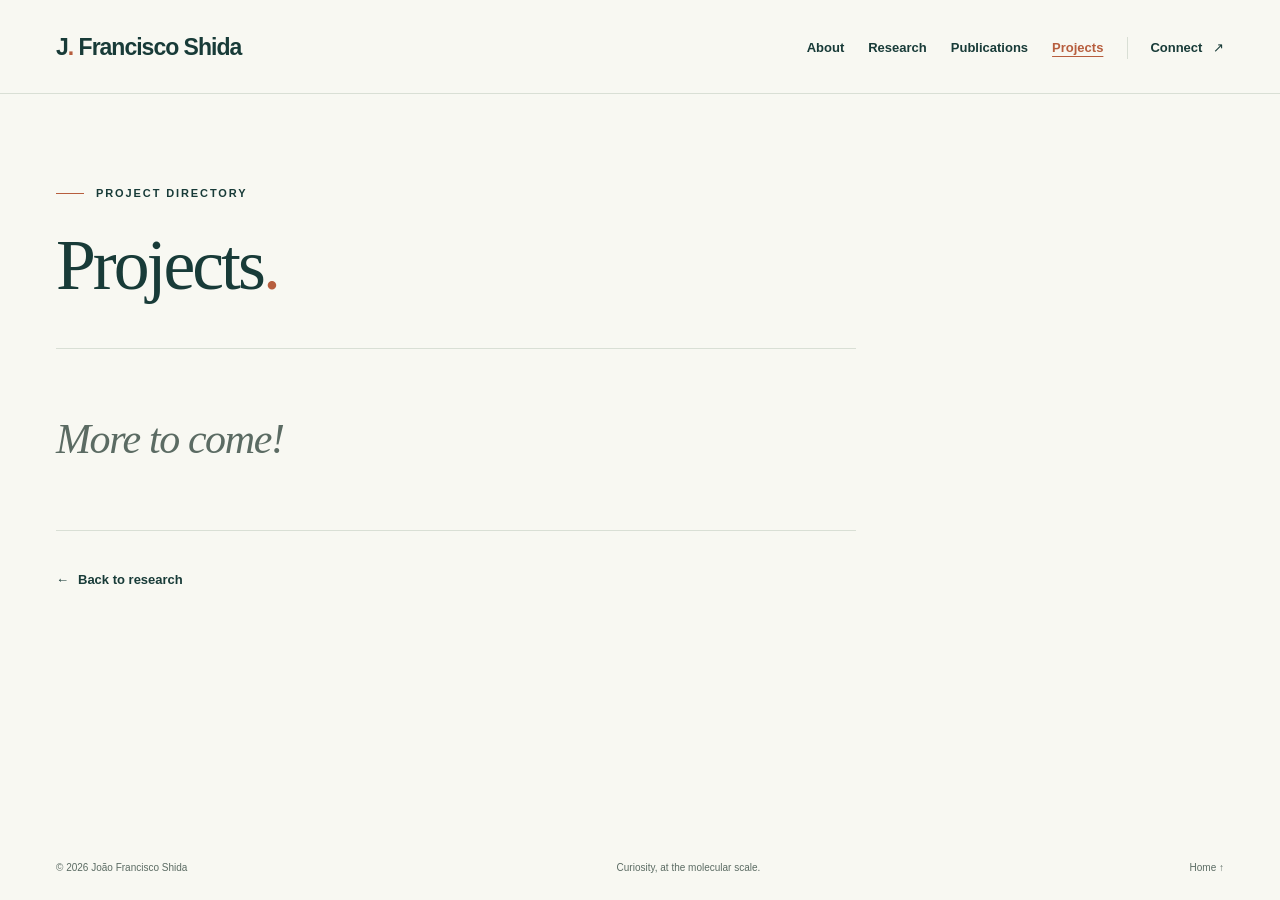
==== projects/index.html @ e2330046 "Constrain media layout and add Projects page" ====
<!doctype html>
<html lang="en">
<head>
  <meta charset="utf-8">
  <meta name="viewport" content="width=device-width, initial-scale=1">
  <title>Projects | João Francisco Shida</title>
  <meta name="description" content="Projects by João Francisco Shida. More to come!">
  <meta name="theme-color" content="#183b38">
  <link rel="canonical" href="https://jfshida.github.io/projects/">
  <link rel="icon" href="../assets/favicon.svg" type="image/svg+xml">
  <link rel="stylesheet" href="../styles.css?v=3">
</head>
<body class="projects-page">
  <a class="skip-link" href="#main">Skip to content</a>
  <header class="site-header">
    <a class="wordmark" href="../" aria-label="João Francisco Shida, home">J<span class="wordmark-dot">.</span> Francisco Shida</a>
    <nav aria-label="Main navigation"><a href="../#about">About</a><a href="../#research">Research</a><a href="../#publications">Publications</a><a href="./" aria-current="page">Projects</a><a href="../#connect" class="nav-connect">Connect <span aria-hidden="true">↗</span></a></nav>
  </header>
  <main id="main" class="projects-main">
    <p class="eyebrow"><span class="small-line"></span> Project directory</p>
    <h1>Projects<span class="name-dot">.</span></h1>
    <section class="projects-empty" aria-labelledby="projects-message">
      <!-- Add links to future project pages here. Each project can have its own subfolder. -->
      <h2 id="projects-message">More to come!</h2>
    </section>
    <a class="text-link" href="../#research"><span aria-hidden="true">←</span> Back to research</a>
  </main>
  <footer><span>© 2026 João Francisco Shida</span><span>Curiosity, at the molecular scale.</span><a href="../">Home ↑</a></footer>
</body>
</html>
---- styles.css ----
:root{--paper:#f8f8f2;--ink:#183b38;--muted:#5b6b63;--line:#d9dfd5;--accent:#b75e3e;--sage:#eef1e7;--serif:Georgia,'Times New Roman',serif;--sans:Inter,'Segoe UI',Arial,sans-serif}
*{box-sizing:border-box}html{scroll-behavior:smooth;scroll-padding-top:92px}body{margin:0;background:var(--paper);color:var(--ink);font-family:var(--sans);font-size:16px;line-height:1.65;-webkit-font-smoothing:antialiased}a{color:inherit;text-underline-offset:4px}button,input,select,textarea{font:inherit}button,a,input,select,textarea{-webkit-tap-highlight-color:transparent}a:focus-visible,button:focus-visible,input:focus-visible,select:focus-visible,textarea:focus-visible{outline:3px solid var(--accent);outline-offset:5px}button{cursor:pointer}button:disabled{cursor:wait}::selection{background:#cee0d1;color:var(--ink)}[hidden]{display:none!important}.sr-only{position:absolute;width:1px;height:1px;padding:0;margin:-1px;overflow:hidden;clip:rect(0,0,0,0);white-space:nowrap;border:0}.skip-link{position:fixed;top:-100px;left:20px;z-index:100;background:var(--ink);color:white;padding:12px 20px}.skip-link:focus{top:12px}
.site-header{width:100%;gap:24px;flex-wrap:wrap;max-width:1280px;margin:auto;padding:29px 56px 26px;display:flex;align-items:center;justify-content:space-between;border-bottom:1px solid var(--line)}.wordmark{flex-shrink:0;font-size:23px;font-weight:650;letter-spacing:-1px;text-decoration:none}.wordmark-dot{color:var(--accent)}nav{display:flex;align-items:center;flex-wrap:wrap;gap:24px;font-size:13px;font-weight:550}nav a{text-decoration:none}nav a:hover{color:var(--accent)}.nav-connect{padding-left:22px;border-left:1px solid var(--line)}.nav-connect span{margin-left:7px}
.hero{max-width:1280px;margin:auto;display:grid;grid-template-columns:minmax(0,1.16fr) minmax(0,1fr);gap:64px;padding:78px 56px 88px;align-items:center}.eyebrow{font-size:11px;text-transform:uppercase;letter-spacing:1.9px;font-weight:600;display:flex;align-items:center;gap:12px;margin:0 0 26px}.small-line{height:1px;width:28px;background:var(--accent)}h1,h2,h3,p{margin-top:0}h1{font-family:var(--serif);font-size:clamp(50px,5.6vw,77px);line-height:1.05;letter-spacing:-3px;font-weight:400;margin-bottom:28px}h1 em,h2 em{font-weight:400}.name-dot{color:var(--accent)}.hero-intro{font-size:23px;line-height:1.35;letter-spacing:-.6px;margin-bottom:17px}.hero-description{max-width:430px;font-size:15px;line-height:1.8;color:var(--muted);margin-bottom:28px}.hero-links{display:flex;align-items:center;gap:25px}.button-primary{display:inline-flex;align-items:center;justify-content:center;gap:28px;background:var(--ink);color:#fff;padding:13px 18px;text-decoration:none;font-size:13px;border:1px solid var(--ink);border-radius:2px}.button-primary:hover{background:#2d5148}.text-link{font-size:13px;font-weight:550;text-decoration:none;display:inline-flex;align-items:center;gap:9px}.text-link:hover{text-decoration:underline}.orcid-icon{background:#a6ce39;color:#183b38;display:inline-flex;width:21px;height:21px;align-items:center;justify-content:center;border-radius:50%;font-size:11px;font-weight:700}.hero-affiliation{margin-top:33px;margin-bottom:0;color:var(--muted);font-size:12px;line-height:1.8}.hero-affiliation a{text-decoration:none}.hero-affiliation a:hover{text-decoration:underline}.hero-copy,.research-content,.about-content,.publications-content{min-width:0}.molecule-figure{width:100%;max-width:440px;min-width:0;justify-self:end;margin:0;background:#173c37;color:#e6eee5;border-radius:3px;overflow:hidden;box-shadow:14px 14px 0 #e9eee2}.figure-top{display:flex;align-items:center;justify-content:space-between;padding:24px 26px 0;font-size:9px;letter-spacing:2px;color:#c2d6cc}.figure-dot{height:6px;width:6px;background:#afcf94;border-radius:50%}.trajectory{width:100%;display:block;margin-top:0}.molecule-figure figcaption{padding:20px 26px 25px;border-top:1px solid #ffffff1b}.figure-caption-title{font-family:var(--serif);font-size:19px;letter-spacing:-.2px}.figure-caption-sub{display:flex;align-items:center;gap:12px;font-size:9px;letter-spacing:.3px;margin-top:8px;color:#b6cec3}.color-key{display:flex;gap:4px}.color-key i{width:6px;height:6px;background:#a1d6ea;border-radius:50%}.color-key i:nth-child(2){background:#b9d9a8}.color-key i:nth-child(3){background:#f1b183}
.section{max-width:1280px;margin:auto;padding:76px 56px;display:grid;grid-template-columns:175px 1fr;gap:24px;border-top:1px solid var(--line)}.section-label{font-size:11px;letter-spacing:1.6px;text-transform:uppercase;padding-top:9px;color:var(--muted)}h2{font-family:var(--serif);font-size:42px;font-weight:400;line-height:1.2;letter-spacing:-1.4px;margin-bottom:30px}.about-columns{display:grid;grid-template-columns:1.2fr 1fr;gap:54px}.about-columns p{color:var(--muted);font-size:14px;line-height:1.9;margin-bottom:18px}.profile-details{margin:0;padding-left:28px;border-left:1px solid var(--line);font-size:13px}.profile-details div{margin-bottom:19px}.profile-details dt{font-size:9px;letter-spacing:1.6px;text-transform:uppercase;color:var(--muted);margin-bottom:5px}.profile-details dd{margin:0;line-height:1.7}.profile-details a{text-decoration:none;font-size:12px}.profile-details a:hover{text-decoration:underline}
.research{background:var(--sage)}.section-heading{display:flex;justify-content:space-between;align-items:end;gap:24px;margin-bottom:30px}.section-heading h2{margin-bottom:0}.section-heading>p{font-size:13px;color:var(--muted);line-height:1.7;margin-bottom:5px}.research-list{margin-top:37px}.research-list article{display:grid;grid-template-columns:34px 1fr 42px;gap:18px;padding:25px 0;border-top:1px solid #d3dccb}.theme-number{font-size:10px;color:var(--muted);margin-top:5px}.research-list h3{font-size:17px;letter-spacing:-.3px;font-weight:500;margin-bottom:8px}.research-list p{font-size:13px;color:var(--muted);line-height:1.8;margin:0;max-width:580px}.theme-symbol{font-size:35px;line-height:1.1;color:#7a947d;text-align:right}.pub-source{font-size:12px;color:var(--muted);margin:10px 0 0}.pub-source a{text-decoration:none}.bib-download{white-space:nowrap;margin-bottom:5px}.publication-tools{display:flex;gap:12px;margin:34px 0 10px}.search-box{display:flex;align-items:center;gap:12px;border:1px solid var(--line);background:#fff9;padding:9px 13px;flex:1;border-radius:2px}.search-box svg{height:16px;width:16px;fill:none;stroke:var(--muted);stroke-width:1.5;flex-shrink:0}.search-box input{width:100%;border:0;color:var(--ink);background:transparent;min-width:0;font-size:12px}.search-box input::placeholder{color:var(--muted)}.year-select select{height:100%;border:1px solid var(--line);color:var(--ink);background:var(--paper);padding:9px 29px 9px 12px;font-size:12px;border-radius:2px}.publication{display:grid;grid-template-columns:55px 1fr;gap:19px;padding:30px 0;border-bottom:1px solid var(--line)}.paper-year{font-size:11px;padding-top:2px;color:var(--muted);font-variant-numeric:tabular-nums}.paper-journal{font-size:10px;color:var(--accent);font-weight:600;letter-spacing:.4px;margin-bottom:10px;line-height:1.7}.publication h3{font-family:var(--serif);font-size:23px;font-weight:400;line-height:1.35;letter-spacing:-.3px;margin-bottom:12px}.publication h3 a{text-decoration:none}.publication h3 a:hover{text-decoration:underline}.paper-arrow{font-family:var(--sans);font-size:17px;margin-left:9px;color:var(--accent);white-space:nowrap}.authors{font-size:11px;color:var(--muted);line-height:1.8;margin-bottom:13px}.authors strong{font-weight:600;color:var(--ink)}.paper-actions{display:flex;align-items:center;gap:23px;flex-wrap:wrap;font-size:10px;font-weight:500}.paper-actions a{text-decoration:none}.paper-actions a:hover{text-decoration:underline}.paper-actions a span{margin-left:4px}.copy-citation{font-size:10px;padding:0;color:var(--muted);border:0;background:none;text-underline-offset:3px}.copy-citation:hover{text-decoration:underline}.source-note{font-size:10px;color:var(--muted);margin:24px 0 0;line-height:1.8}#no-results{padding:30px 0;font-size:14px}#clear-filters{background:none;border:0;color:var(--accent);text-decoration:underline}
.connect-section{max-width:1280px;margin:auto;background:var(--ink);color:var(--paper);padding:65px 56px 66px;position:relative;overflow:hidden}.connect-inner{position:relative;z-index:1;max-width:800px;margin-left:199px}.connect-section .eyebrow{color:#b6c7b6;margin-bottom:22px}.connect-section h2{font-size:48px;margin-bottom:19px}.connect-section p:not(.eyebrow){color:#bdd0c2;font-size:14px;line-height:1.8;margin-bottom:25px}.connect-links{display:flex;gap:32px;flex-wrap:wrap;font-size:14px}.connect-links a{text-decoration:none;border-bottom:1px solid #9ab4a2;padding-bottom:5px}.connect-links a:hover{border-color:white}.connect-links span{margin-left:20px}.connect-mark{position:absolute;right:50px;bottom:-52px;font-family:var(--serif);font-size:245px;font-style:italic;line-height:1;color:#7a9c8622;letter-spacing:-17px}footer{max-width:1280px;margin:auto;padding:24px 56px;display:flex;justify-content:space-between;gap:20px;font-size:10px;color:var(--muted)}footer a{text-decoration:none}.toast{position:fixed;left:50%;bottom:28px;transform:translateX(-50%);background:var(--ink);color:white;padding:12px 20px;box-shadow:0 4px 30px #183b3822;font-size:13px;opacity:0;pointer-events:none;transition:opacity .15s;z-index:30;border-radius:2px}.toast.visible{opacity:1}dialog{width:min(640px,calc(100% - 36px));padding:28px;background:var(--paper);color:var(--ink);border:1px solid var(--line);border-radius:3px}dialog::backdrop{background:#183b3866}.dialog-heading{display:flex;justify-content:space-between;align-items:center}.dialog-heading h2{font-size:27px;margin-bottom:14px}.dialog-close{border:0;background:none;color:var(--ink);font-size:26px}dialog p{font-size:13px;color:var(--muted)}dialog textarea{width:100%;height:260px;resize:vertical;font-size:12px;padding:12px;margin-bottom:16px;border:1px solid var(--line);background:#fff;color:var(--ink)}
.hero-video{display:block;width:100%;max-width:100%;min-width:0;height:auto;max-height:248px;aspect-ratio:16/9;background:#000;margin-top:22px;object-fit:contain}.research-micrograph{margin:35px 0 0;display:grid;grid-template-columns:minmax(0,1fr) minmax(0,1.1fr);gap:36px;align-items:center;padding-top:35px;border-top:1px solid #d3dccb}.research-micrograph>a{display:block;min-width:0;max-width:360px;justify-self:end;width:100%;line-height:0}.research-micrograph figcaption{min-width:0;overflow-wrap:anywhere}.research-micrograph img{width:100%;height:auto;display:block;border-radius:2px}.research-micrograph .eyebrow{font-size:9px;letter-spacing:1.5px;margin-bottom:20px}.research-micrograph h3{font-family:var(--serif);font-size:31px;font-weight:400;line-height:1.2;letter-spacing:-.8px;margin-bottom:23px}.research-micrograph dl{margin:0 0 24px}.research-micrograph dl>div{margin-bottom:13px}.research-micrograph dt{font-size:9px;letter-spacing:1.4px;text-transform:uppercase;color:var(--muted);margin-bottom:3px}.research-micrograph dd{font-size:13px;margin:0}.research-micrograph .text-link{font-size:11px}
@media(max-width:700px){.research-micrograph{grid-template-columns:minmax(0,1fr) minmax(0,1fr);gap:18px;padding-top:28px;margin-top:20px}.research-micrograph figcaption{padding-top:0}.research-micrograph h3{font-size:clamp(20px,4vw,27px)}.research-micrograph dl{display:block;margin-bottom:15px}}
@media print{.research-micrograph{break-inside:avoid;grid-template-columns:180px 1fr}.research-micrograph h3{font-size:18pt}}
@media(min-width:1500px){body{padding:0 5vw}.site-header,.hero,.section,.connect-section,footer{max-width:1280px}}
@media(max-width:1000px){.site-header{padding:24px 32px}.hero{padding:58px 32px 65px;gap:35px}h1{font-size:60px}.hero-description{font-size:14px}.hero-links{gap:16px;flex-wrap:wrap}.section{padding:58px 32px;grid-template-columns:125px 1fr;gap:20px}h2{font-size:36px}.about-columns{gap:28px;grid-template-columns:1fr}.profile-details{display:grid;grid-template-columns:1fr 1fr;gap:16px;padding:20px 0 0;border-left:0;border-top:1px solid var(--line)}.profile-details div{margin:0}.section-heading>p{display:none}.connect-section{padding:55px 32px}.connect-inner{margin-left:145px}footer{padding:24px 32px}}
@media(max-width:700px){html{scroll-padding-top:20px}.site-header{padding:20px 22px;gap:20px;align-items:start}.wordmark{font-size:21px;white-space:nowrap}nav{gap:15px;font-size:11px;flex-wrap:wrap;justify-content:end;row-gap:9px}.nav-connect{padding-left:0;border:0}.hero{display:flex;flex-direction:column;align-items:stretch;padding:45px 22px 58px;gap:40px}h1{font-size:64px;letter-spacing:-2.5px}.eyebrow{font-size:9px;letter-spacing:1.5px;margin-bottom:25px}.hero-description{max-width:490px;font-size:14px}.hero-intro{font-size:23px}.hero-links{gap:24px}.hero-affiliation{font-size:11px;margin-top:26px}.molecule-figure{max-width:470px;box-shadow:8px 8px 0 #e9eee2}.figure-top{padding-top:20px}.trajectory{max-height:365px}.figure-caption-sub{font-size:9px}.section{display:block;padding:45px 22px}.section-label{padding:0;margin-bottom:23px;font-size:10px}.about-columns{display:block}.profile-details{margin-top:25px;grid-template-columns:1fr 1fr;font-size:12px;gap:22px 15px}.profile-details div:last-child{grid-column:1/-1}h2{font-size:35px;letter-spacing:-1px}.section-heading{display:block;margin-bottom:25px}.research-list{margin-top:28px}.research-list article{grid-template-columns:24px 1fr 24px;gap:12px;padding:23px 0}.research-list h3{font-size:16px}.theme-symbol{font-size:27px}.research-list p{font-size:12px}.bib-download{margin-top:20px;font-size:12px}.publication-tools{margin-top:22px;gap:8px}.search-box{padding:10px}.search-box input{font-size:11px}.year-select select{padding-right:8px;font-size:11px;max-width:100px}.publication{grid-template-columns:35px 1fr;gap:12px;padding:25px 0}.paper-year{font-size:10px}.publication h3{font-size:21px}.authors{font-size:10px}.paper-actions{gap:16px;font-size:10px}.paper-journal{font-size:9px}.connect-section{padding:45px 22px}.connect-inner{margin:0}.connect-section h2{font-size:39px}.connect-mark{font-size:210px;right:25px;bottom:-35px}.connect-links{gap:25px;font-size:12px}.connect-links span{margin-left:9px}footer{padding:22px;flex-wrap:wrap;font-size:9px;gap:12px}footer>span:nth-child(2){display:none}}
@media(max-width:380px){h1{font-size:55px}.hero-links{gap:16px}.button-primary{gap:15px}.profile-details{grid-template-columns:1fr}.profile-details div:last-child{grid-column:auto}nav{gap:11px}.publication-tools{flex-wrap:wrap}.search-box{flex-basis:100%}}
@media(prefers-reduced-motion:reduce){html{scroll-behavior:auto}.toast{transition:none}}
@media print{body{background:white;color:black;font-size:11pt}.site-header,nav,.molecule-figure,.hero-links,.publication-tools,.paper-actions,.bib-download,.connect-section,footer,.toast,dialog{display:none}.hero,.section{display:block;padding:20px 0;max-width:none;border-color:#ccc}.hero{padding-top:0}h1{font-size:35pt}h2{font-size:23pt}.hero-intro{font-size:16pt}.section-label{margin-bottom:12px}.about-columns{display:block}.profile-details{display:none}.research-list article{break-inside:avoid}.publication{break-inside:avoid;display:block;padding:15px 0}.publication[hidden]{display:block!important}.paper-year{margin-bottom:8px}.authors{font-size:9pt}.publication h3{font-size:15pt}.paper-journal{font-size:9pt}a{text-decoration:none}.paper-arrow{display:none}.publication h3 a::after{content:' (' attr(href) ')';font-family:Arial,sans-serif;font-size:8pt;color:#555}.source-note{font-size:8pt}}

nav a[aria-current=page]{color:var(--accent);text-decoration:underline}.projects-page{min-height:100vh;display:flex;flex-direction:column}.projects-main{width:100%;max-width:1280px;margin:auto;padding:90px 56px 100px;flex:1}.projects-main h1{margin-bottom:45px}.projects-empty{max-width:800px;border-top:1px solid var(--line);border-bottom:1px solid var(--line);padding:65px 0;margin-bottom:35px}.projects-empty h2{margin:0;font-style:italic;color:var(--muted)}.projects-page footer{width:100%}@media(max-width:700px){.site-header nav{justify-content:flex-start;width:100%}.projects-main{padding:50px 22px 70px}.projects-empty{padding:45px 0}.molecule-figure{align-self:center;max-width:440px}.research-micrograph .eyebrow{letter-spacing:1px}.research-micrograph dd{font-size:11px}.research-micrograph h3{margin-bottom:17px}.research-micrograph .text-link{font-size:10px}}
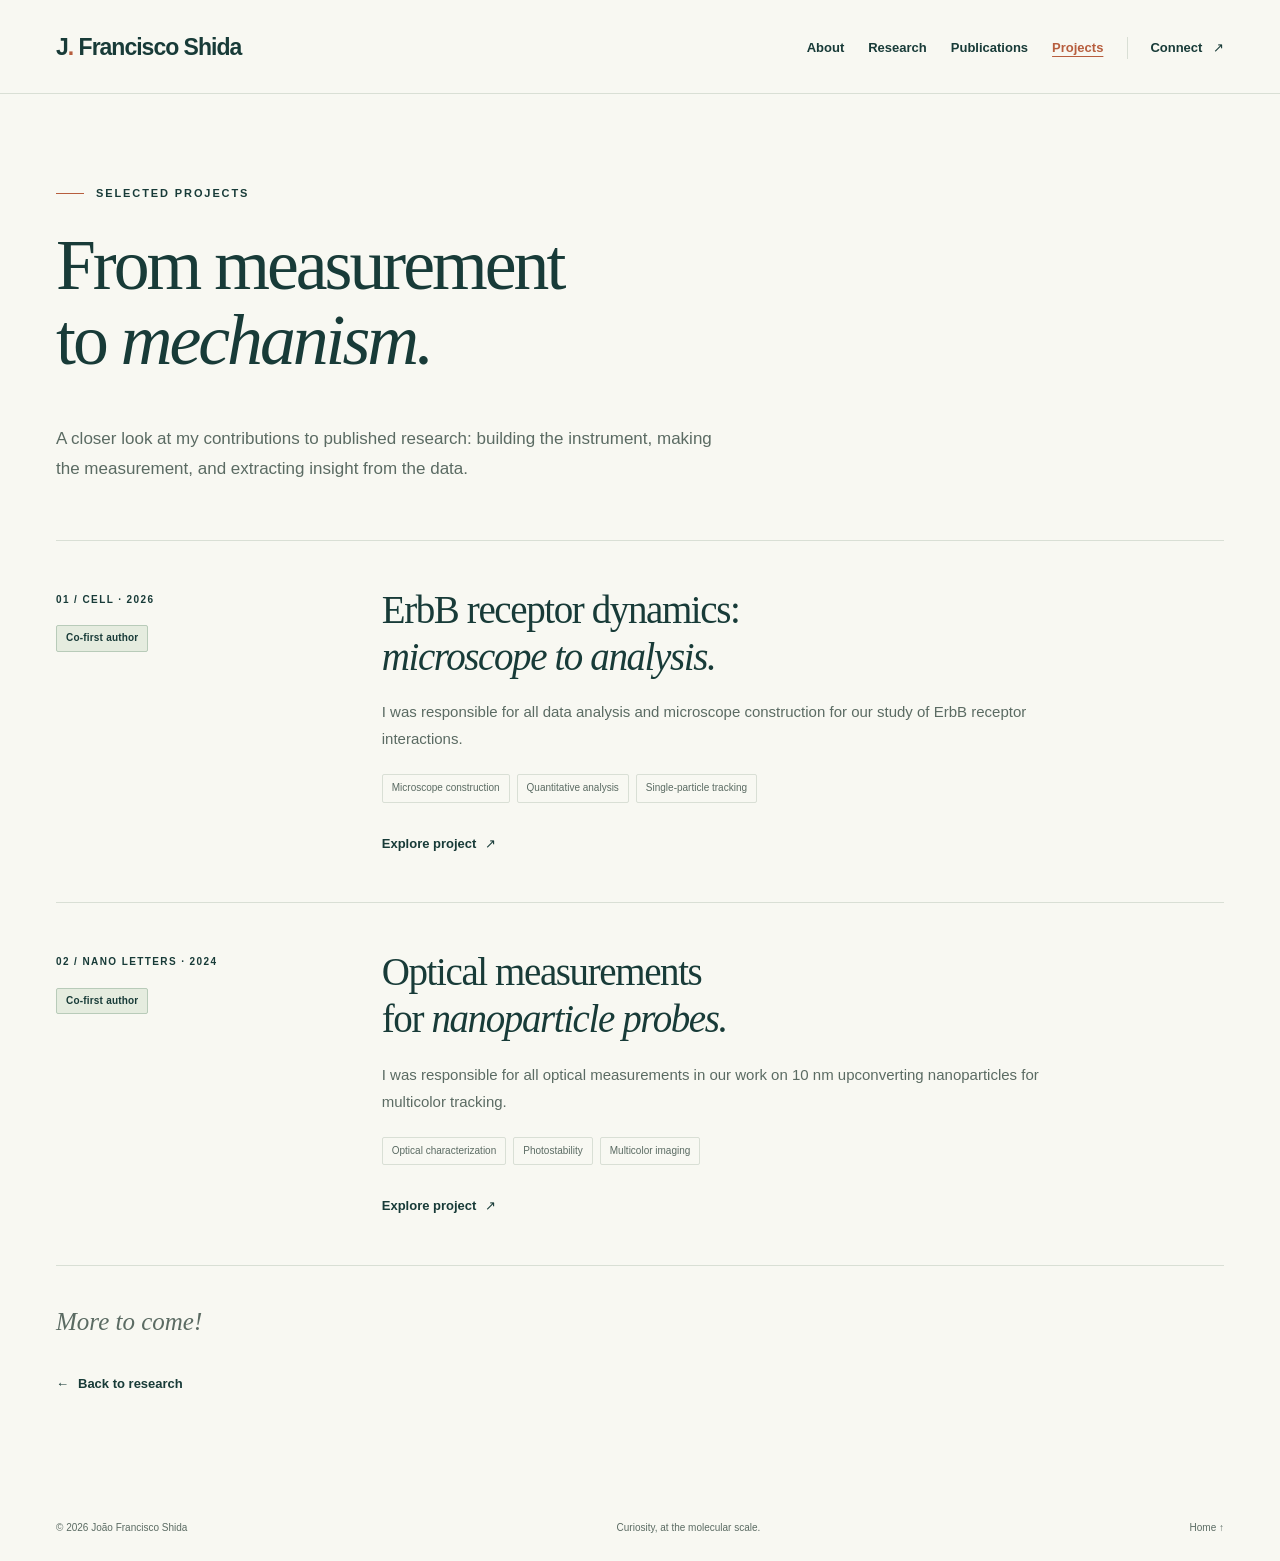
==== commit e789959b: "Add research case studies and co-first author contributions" ====
--- a/projects/index.html
+++ b/projects/index.html
@@ -4,11 +4,11 @@
   <meta charset="utf-8">
   <meta name="viewport" content="width=device-width, initial-scale=1">
   <title>Projects | João Francisco Shida</title>
-  <meta name="description" content="Projects by João Francisco Shida. More to come!">
+  <meta name="description" content="Research projects in microscope construction, quantitative data analysis, and optical characterization by João Francisco Shida.">
   <meta name="theme-color" content="#183b38">
   <link rel="canonical" href="https://jfshida.github.io/projects/">
   <link rel="icon" href="../assets/favicon.svg" type="image/svg+xml">
-  <link rel="stylesheet" href="../styles.css?v=3">
+  <link rel="stylesheet" href="../styles.css?v=4">
 </head>
 <body class="projects-page">
   <a class="skip-link" href="#main">Skip to content</a>
@@ -17,12 +17,20 @@
     <nav aria-label="Main navigation"><a href="../#about">About</a><a href="../#research">Research</a><a href="../#publications">Publications</a><a href="./" aria-current="page">Projects</a><a href="../#connect" class="nav-connect">Connect <span aria-hidden="true">↗</span></a></nav>
   </header>
   <main id="main" class="projects-main">
-    <p class="eyebrow"><span class="small-line"></span> Project directory</p>
-    <h1>Projects<span class="name-dot">.</span></h1>
-    <section class="projects-empty" aria-labelledby="projects-message">
-      <!-- Add links to future project pages here. Each project can have its own subfolder. -->
-      <h2 id="projects-message">More to come!</h2>
-    </section>
+    <p class="eyebrow"><span class="small-line"></span> Selected projects</p>
+    <h1>From measurement<br>to <em>mechanism.</em></h1>
+    <p class="project-intro">A closer look at my contributions to published research: building the instrument, making the measurement, and extracting insight from the data.</p>
+    <div class="project-directory">
+      <article class="project-entry">
+        <div class="project-entry-meta"><span class="eyebrow">01 / Cell · 2026</span><span class="role-badge">Co-first author</span></div>
+        <div><h2><a href="erbb-dynamics/">ErbB receptor dynamics:<br><em>microscope to analysis.</em></a></h2><p>I was responsible for all data analysis and microscope construction for our study of ErbB receptor interactions.</p><ul class="skill-list" aria-label="Project focus"><li>Microscope construction</li><li>Quantitative analysis</li><li>Single-particle tracking</li></ul><a class="text-link" href="erbb-dynamics/">Explore project <span aria-hidden="true">↗</span></a></div>
+      </article>
+      <article class="project-entry">
+        <div class="project-entry-meta"><span class="eyebrow">02 / Nano Letters · 2024</span><span class="role-badge">Co-first author</span></div>
+        <div><h2><a href="ucnp-optical-measurements/">Optical measurements<br>for <em>nanoparticle probes.</em></a></h2><p>I was responsible for all optical measurements in our work on 10 nm upconverting nanoparticles for multicolor tracking.</p><ul class="skill-list" aria-label="Project focus"><li>Optical characterization</li><li>Photostability</li><li>Multicolor imaging</li></ul><a class="text-link" href="ucnp-optical-measurements/">Explore project <span aria-hidden="true">↗</span></a></div>
+      </article>
+    </div>
+    <p class="project-more">More to come!</p>
     <a class="text-link" href="../#research"><span aria-hidden="true">←</span> Back to research</a>
   </main>
   <footer><span>© 2026 João Francisco Shida</span><span>Curiosity, at the molecular scale.</span><a href="../">Home ↑</a></footer>
--- a/styles.css
+++ b/styles.css
@@ -1,4 +1,30 @@
 :root{--paper:#f8f8f2;--ink:#183b38;--muted:#5b6b63;--line:#d9dfd5;--accent:#b75e3e;--sage:#eef1e7;--serif:Georgia,'Times New Roman',serif;--sans:Inter,'Segoe UI',Arial,sans-serif}
+
+/* Research projects and paper-specific contributions. */
+.project-intro{max-width:660px;font-size:17px;line-height:1.8;color:var(--muted);margin-bottom:40px}
+.project-directory{margin:55px 0 35px;border-bottom:1px solid var(--line)}
+.project-entry{display:grid;grid-template-columns:minmax(160px,1fr) minmax(0,3fr);gap:45px;padding:46px 0;border-top:1px solid var(--line)}
+.project-entry-meta .eyebrow{margin:5px 0 15px;letter-spacing:1.4px;font-size:10px}
+.role-badge{display:inline-block;border:1px solid #b8cbb9;background:#e5ecdf;color:var(--ink);padding:4px 9px;border-radius:2px;font-size:10px;font-weight:600;letter-spacing:.2px}
+.project-entry h2{font-size:39px;margin-bottom:18px}.project-entry h2 a{text-decoration:none}.project-entry h2 a:hover{text-decoration:underline}
+.project-entry p{max-width:680px;color:var(--muted);font-size:15px;line-height:1.8}
+.skill-list{display:flex;flex-wrap:wrap;gap:7px;list-style:none;padding:0;margin:22px 0 27px}.skill-list li{padding:5px 9px;border:1px solid var(--line);font-size:10px;color:var(--muted);border-radius:2px}
+.project-more{font-family:var(--serif);font-size:25px;font-style:italic;color:var(--muted);margin-bottom:28px}
+.case-main{width:100%;max-width:1180px;margin:auto;padding:42px 56px 65px;flex:1}.case-back{margin-bottom:48px}
+.case-heading h1{font-size:clamp(39px,5vw,65px);letter-spacing:-2px;line-height:1.1;margin-bottom:25px}.case-heading .eyebrow{margin-bottom:24px}
+.contribution-panel{display:grid;grid-template-columns:minmax(180px,1fr) minmax(0,2fr);gap:40px;background:var(--sage);padding:32px 36px;border-left:3px solid var(--accent);margin-bottom:10px}
+.contribution-panel h2{font-size:27px;margin:14px 0 0;letter-spacing:-.6px}.contribution-panel p{font-size:16px;margin:0;line-height:1.85;align-self:center}
+.case-section{padding:50px 0;border-bottom:1px solid var(--line)}.case-section .eyebrow{font-size:10px;margin-bottom:20px}.case-section h2{font-size:38px;margin-bottom:24px}.case-section h3{font-size:19px;line-height:1.5;font-weight:500;letter-spacing:-.3px;margin-bottom:15px}
+.case-section p:not(.eyebrow){color:var(--muted);font-size:15px;line-height:1.85}.case-prose{max-width:700px}.case-overview{display:grid;grid-template-columns:minmax(0,1fr) minmax(0,1fr);gap:55px;align-items:center}
+.case-video{margin:0;min-width:0;background:var(--ink);border-radius:3px;overflow:hidden}.case-video video{width:100%;height:auto;aspect-ratio:16/9;object-fit:contain;display:block;background:#000}.case-video figcaption{font-size:11px;line-height:1.8;color:#d0ddce;padding:18px 22px}
+.project-metrics{display:grid;grid-template-columns:repeat(3,minmax(0,1fr));gap:0;margin:35px 0 12px}.project-metrics>div{padding:0 24px;border-left:1px solid var(--line)}.project-metrics>div:first-child{padding-left:0;border:0}.project-metrics dt{font-size:10px;color:var(--muted);letter-spacing:1px;text-transform:uppercase;margin-bottom:12px}.project-metrics dd{margin:0;font-family:var(--serif);font-size:42px;line-height:1.2;letter-spacing:-1px}.project-metrics dd span{font-family:var(--sans);font-size:13px;letter-spacing:0}
+.metric-note{font-size:10px;color:var(--muted);margin:20px 0 0}.case-columns{display:grid;grid-template-columns:repeat(2,minmax(0,1fr));gap:55px}.case-columns>div,.case-columns>article{min-width:0}.case-number{display:block;font-size:10px;color:var(--accent);letter-spacing:1px;margin-bottom:14px}.case-method-note{font-size:11px!important;margin:10px 0 0}
+.measurement-list{margin-top:35px}.measurement-list article{display:grid;grid-template-columns:32px minmax(0,1fr) 105px;gap:22px;padding:25px 0;border-top:1px solid var(--line);align-items:start}.measurement-list .case-number{margin-top:5px}.measurement-list h3{margin-bottom:8px}.measurement-list p{margin-bottom:0}.measurement-list .text-link{font-size:11px;margin-top:5px;justify-self:end}
+.case-publication{background:var(--sage);padding:36px;margin-top:45px}.case-publication .eyebrow{font-size:10px;margin-bottom:20px}.case-publication h2{font-size:29px;line-height:1.35;margin-bottom:16px;letter-spacing:-.7px}.case-publication>p:not(.eyebrow){font-size:12px;color:var(--muted);margin-bottom:25px}.case-links{display:flex;flex-wrap:wrap;gap:20px;align-items:center}.case-links .text-link{font-size:11px}.case-next{padding-top:30px}.case-next .text-link{line-height:1.6}
+.paper-contribution{border-left:2px solid #b8cbb9;padding:2px 0 3px 14px;margin:17px 0 21px}.paper-contribution p{font-size:12px;color:var(--muted);line-height:1.8;margin:9px 0 7px}.paper-contribution strong{color:var(--ink);font-weight:550}.paper-contribution .text-link{font-size:11px}
+@media(max-width:1000px){.case-main{padding:35px 32px 55px}.case-overview,.case-columns{gap:32px}.project-entry{gap:28px;grid-template-columns:minmax(150px,1fr) minmax(0,3fr)}.projects-main{padding-left:32px;padding-right:32px}}
+@media(max-width:700px){.project-intro{font-size:15px;margin-bottom:30px}.project-directory{margin-top:35px}.project-entry{grid-template-columns:1fr;gap:22px;padding:32px 0}.project-entry-meta{display:flex;align-items:center;flex-wrap:wrap;gap:15px}.project-entry-meta .eyebrow{margin:0}.project-entry h2{font-size:31px}.project-entry p{font-size:14px}.case-main{padding:28px 22px 45px}.case-back{margin-bottom:35px}.case-heading h1{font-size:clamp(35px,7.8vw,48px);letter-spacing:-1.2px}.case-heading .eyebrow{font-size:9px;letter-spacing:1.2px}.contribution-panel{grid-template-columns:1fr;gap:20px;padding:25px 22px}.contribution-panel p{font-size:14px}.case-overview,.case-columns{grid-template-columns:1fr;gap:30px}.case-section{padding:35px 0}.case-section h2{font-size:32px}.case-section p:not(.eyebrow){font-size:14px}.project-metrics{gap:16px}.project-metrics>div{padding:0 0 0 12px}.project-metrics dt{font-size:8px;letter-spacing:.3px}.project-metrics dd{font-size:29px;letter-spacing:-.6px}.project-metrics dd span{font-size:10px;display:block;margin-top:6px}.measurement-list article{grid-template-columns:22px minmax(0,1fr);gap:14px}.measurement-list .text-link{grid-column:2;justify-self:start;margin-top:0}.case-publication{padding:26px 22px;margin-top:35px}.case-publication h2{font-size:25px}.case-links{gap:18px}.skill-list{margin:19px 0 22px}.project-metrics dd{overflow-wrap:anywhere}}
+@media print{.case-main,.projects-main{padding:0;max-width:none}.case-back,.case-next,.case-video{display:none}.case-heading h1{font-size:30pt}.contribution-panel,.case-publication{background:white;border:1px solid #ccc;padding:15px}.case-section{padding:20px 0}.case-section h2{font-size:22pt}.case-columns{gap:25px}.project-entry,.project-metrics,.contribution-panel{break-inside:avoid}.case-links .button-primary{background:white;color:black}.paper-contribution{break-inside:avoid}}
 *{box-sizing:border-box}html{scroll-behavior:smooth;scroll-padding-top:92px}body{margin:0;background:var(--paper);color:var(--ink);font-family:var(--sans);font-size:16px;line-height:1.65;-webkit-font-smoothing:antialiased}a{color:inherit;text-underline-offset:4px}button,input,select,textarea{font:inherit}button,a,input,select,textarea{-webkit-tap-highlight-color:transparent}a:focus-visible,button:focus-visible,input:focus-visible,select:focus-visible,textarea:focus-visible{outline:3px solid var(--accent);outline-offset:5px}button{cursor:pointer}button:disabled{cursor:wait}::selection{background:#cee0d1;color:var(--ink)}[hidden]{display:none!important}.sr-only{position:absolute;width:1px;height:1px;padding:0;margin:-1px;overflow:hidden;clip:rect(0,0,0,0);white-space:nowrap;border:0}.skip-link{position:fixed;top:-100px;left:20px;z-index:100;background:var(--ink);color:white;padding:12px 20px}.skip-link:focus{top:12px}
 .site-header{width:100%;gap:24px;flex-wrap:wrap;max-width:1280px;margin:auto;padding:29px 56px 26px;display:flex;align-items:center;justify-content:space-between;border-bottom:1px solid var(--line)}.wordmark{flex-shrink:0;font-size:23px;font-weight:650;letter-spacing:-1px;text-decoration:none}.wordmark-dot{color:var(--accent)}nav{display:flex;align-items:center;flex-wrap:wrap;gap:24px;font-size:13px;font-weight:550}nav a{text-decoration:none}nav a:hover{color:var(--accent)}.nav-connect{padding-left:22px;border-left:1px solid var(--line)}.nav-connect span{margin-left:7px}
 .hero{max-width:1280px;margin:auto;display:grid;grid-template-columns:minmax(0,1.16fr) minmax(0,1fr);gap:64px;padding:78px 56px 88px;align-items:center}.eyebrow{font-size:11px;text-transform:uppercase;letter-spacing:1.9px;font-weight:600;display:flex;align-items:center;gap:12px;margin:0 0 26px}.small-line{height:1px;width:28px;background:var(--accent)}h1,h2,h3,p{margin-top:0}h1{font-family:var(--serif);font-size:clamp(50px,5.6vw,77px);line-height:1.05;letter-spacing:-3px;font-weight:400;margin-bottom:28px}h1 em,h2 em{font-weight:400}.name-dot{color:var(--accent)}.hero-intro{font-size:23px;line-height:1.35;letter-spacing:-.6px;margin-bottom:17px}.hero-description{max-width:430px;font-size:15px;line-height:1.8;color:var(--muted);margin-bottom:28px}.hero-links{display:flex;align-items:center;gap:25px}.button-primary{display:inline-flex;align-items:center;justify-content:center;gap:28px;background:var(--ink);color:#fff;padding:13px 18px;text-decoration:none;font-size:13px;border:1px solid var(--ink);border-radius:2px}.button-primary:hover{background:#2d5148}.text-link{font-size:13px;font-weight:550;text-decoration:none;display:inline-flex;align-items:center;gap:9px}.text-link:hover{text-decoration:underline}.orcid-icon{background:#a6ce39;color:#183b38;display:inline-flex;width:21px;height:21px;align-items:center;justify-content:center;border-radius:50%;font-size:11px;font-weight:700}.hero-affiliation{margin-top:33px;margin-bottom:0;color:var(--muted);font-size:12px;line-height:1.8}.hero-affiliation a{text-decoration:none}.hero-affiliation a:hover{text-decoration:underline}.hero-copy,.research-content,.about-content,.publications-content{min-width:0}.molecule-figure{width:100%;max-width:440px;min-width:0;justify-self:end;margin:0;background:#173c37;color:#e6eee5;border-radius:3px;overflow:hidden;box-shadow:14px 14px 0 #e9eee2}.figure-top{display:flex;align-items:center;justify-content:space-between;padding:24px 26px 0;font-size:9px;letter-spacing:2px;color:#c2d6cc}.figure-dot{height:6px;width:6px;background:#afcf94;border-radius:50%}.trajectory{width:100%;display:block;margin-top:0}.molecule-figure figcaption{padding:20px 26px 25px;border-top:1px solid #ffffff1b}.figure-caption-title{font-family:var(--serif);font-size:19px;letter-spacing:-.2px}.figure-caption-sub{display:flex;align-items:center;gap:12px;font-size:9px;letter-spacing:.3px;margin-top:8px;color:#b6cec3}.color-key{display:flex;gap:4px}.color-key i{width:6px;height:6px;background:#a1d6ea;border-radius:50%}.color-key i:nth-child(2){background:#b9d9a8}.color-key i:nth-child(3){background:#f1b183}
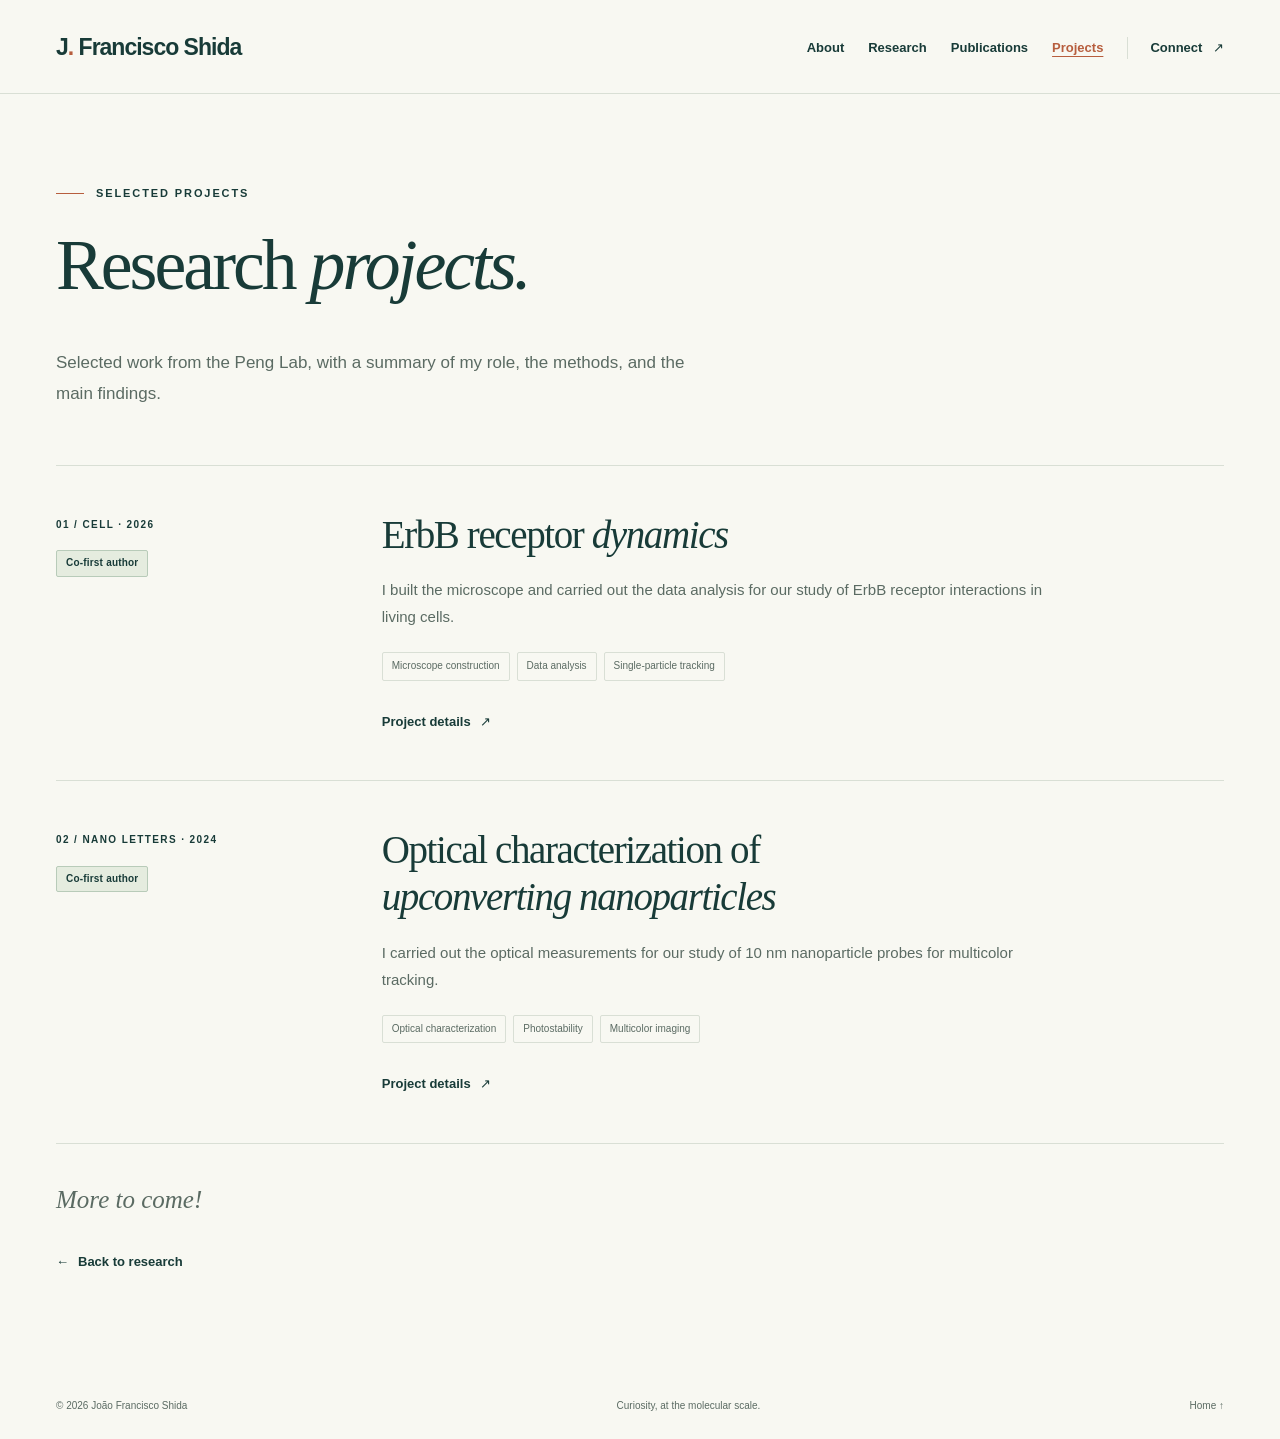
==== commit f470ad96: "Use more straightforward wording for research projects" ====
--- a/projects/index.html
+++ b/projects/index.html
@@ -18,16 +18,16 @@
   </header>
   <main id="main" class="projects-main">
     <p class="eyebrow"><span class="small-line"></span> Selected projects</p>
-    <h1>From measurement<br>to <em>mechanism.</em></h1>
-    <p class="project-intro">A closer look at my contributions to published research: building the instrument, making the measurement, and extracting insight from the data.</p>
+    <h1>Research <em>projects.</em></h1>
+    <p class="project-intro">Selected work from the Peng Lab, with a summary of my role, the methods, and the main findings.</p>
     <div class="project-directory">
       <article class="project-entry">
         <div class="project-entry-meta"><span class="eyebrow">01 / Cell · 2026</span><span class="role-badge">Co-first author</span></div>
-        <div><h2><a href="erbb-dynamics/">ErbB receptor dynamics:<br><em>microscope to analysis.</em></a></h2><p>I was responsible for all data analysis and microscope construction for our study of ErbB receptor interactions.</p><ul class="skill-list" aria-label="Project focus"><li>Microscope construction</li><li>Quantitative analysis</li><li>Single-particle tracking</li></ul><a class="text-link" href="erbb-dynamics/">Explore project <span aria-hidden="true">↗</span></a></div>
+        <div><h2><a href="erbb-dynamics/">ErbB receptor <em>dynamics</em></a></h2><p>I built the microscope and carried out the data analysis for our study of ErbB receptor interactions in living cells.</p><ul class="skill-list" aria-label="Project focus"><li>Microscope construction</li><li>Data analysis</li><li>Single-particle tracking</li></ul><a class="text-link" href="erbb-dynamics/">Project details <span aria-hidden="true">↗</span></a></div>
       </article>
       <article class="project-entry">
         <div class="project-entry-meta"><span class="eyebrow">02 / Nano Letters · 2024</span><span class="role-badge">Co-first author</span></div>
-        <div><h2><a href="ucnp-optical-measurements/">Optical measurements<br>for <em>nanoparticle probes.</em></a></h2><p>I was responsible for all optical measurements in our work on 10 nm upconverting nanoparticles for multicolor tracking.</p><ul class="skill-list" aria-label="Project focus"><li>Optical characterization</li><li>Photostability</li><li>Multicolor imaging</li></ul><a class="text-link" href="ucnp-optical-measurements/">Explore project <span aria-hidden="true">↗</span></a></div>
+        <div><h2><a href="ucnp-optical-measurements/">Optical characterization of<br><em>upconverting nanoparticles</em></a></h2><p>I carried out the optical measurements for our study of 10 nm nanoparticle probes for multicolor tracking.</p><ul class="skill-list" aria-label="Project focus"><li>Optical characterization</li><li>Photostability</li><li>Multicolor imaging</li></ul><a class="text-link" href="ucnp-optical-measurements/">Project details <span aria-hidden="true">↗</span></a></div>
       </article>
     </div>
     <p class="project-more">More to come!</p>
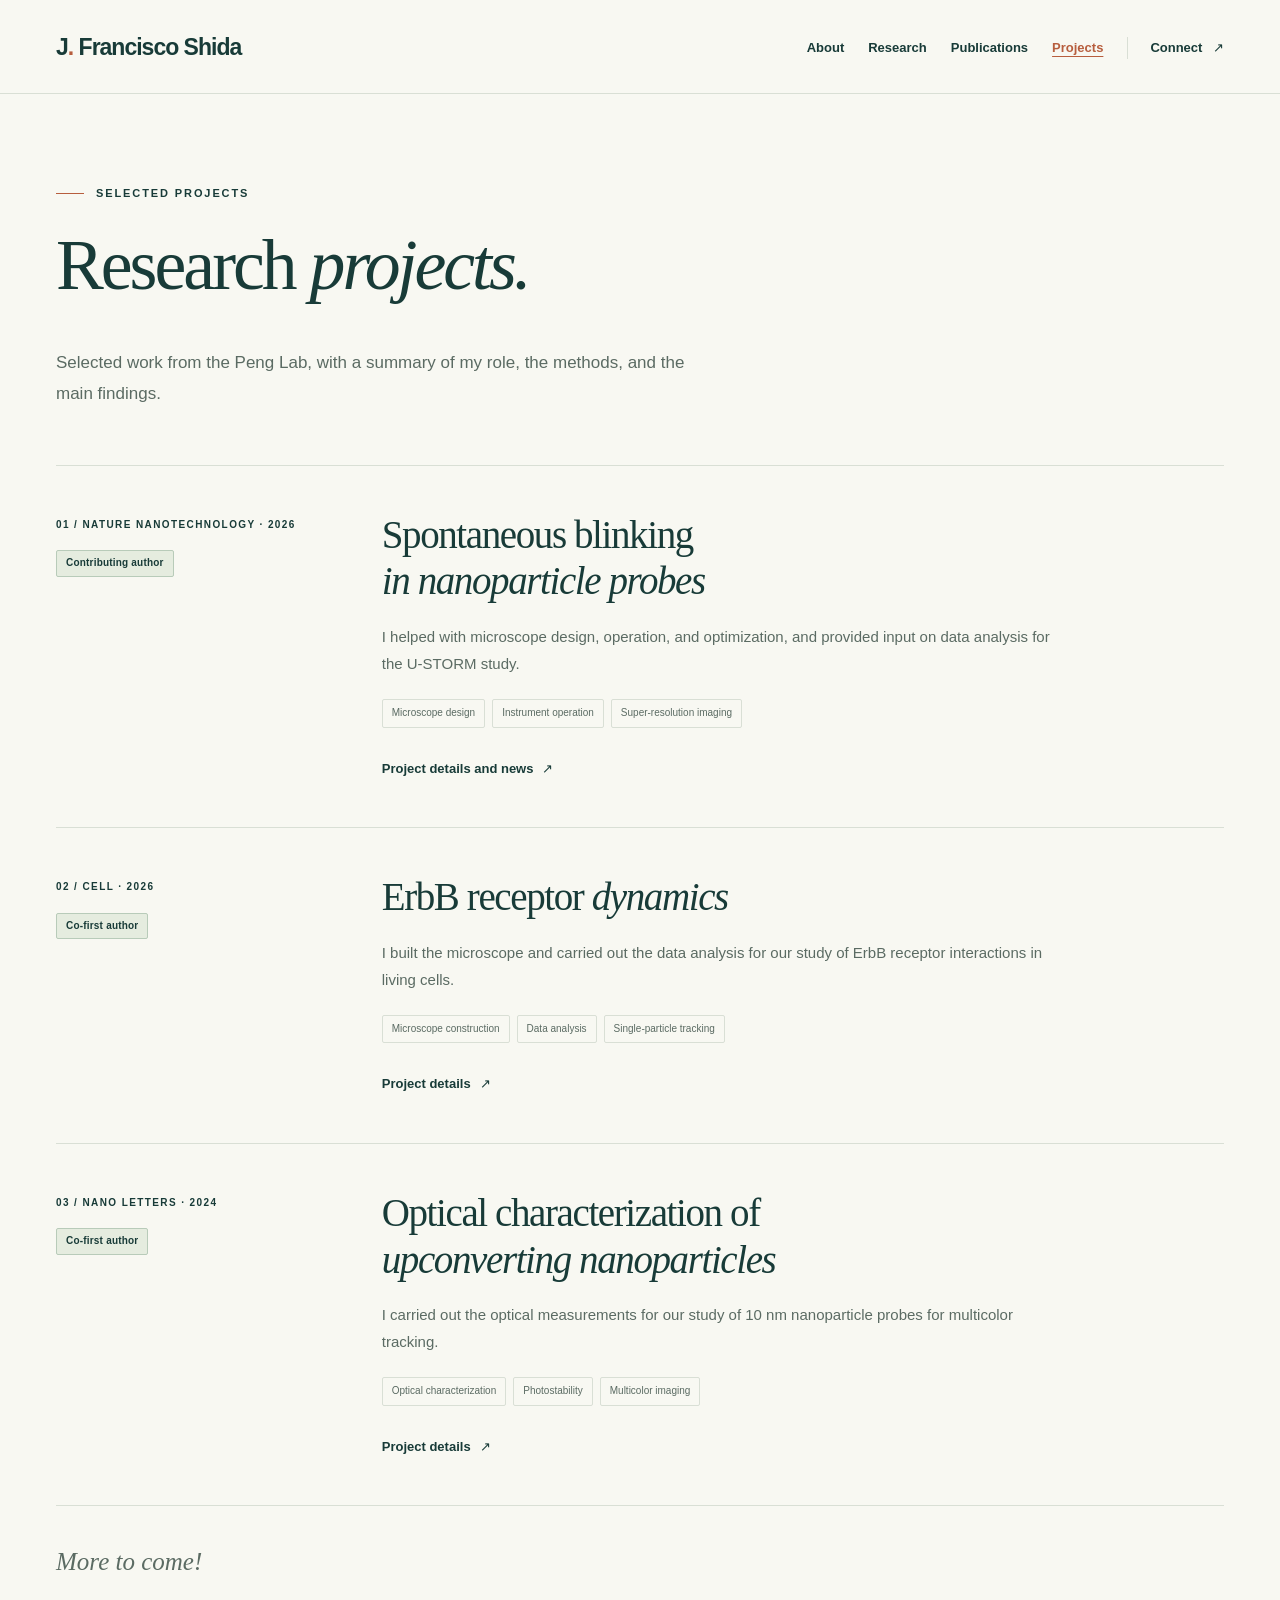
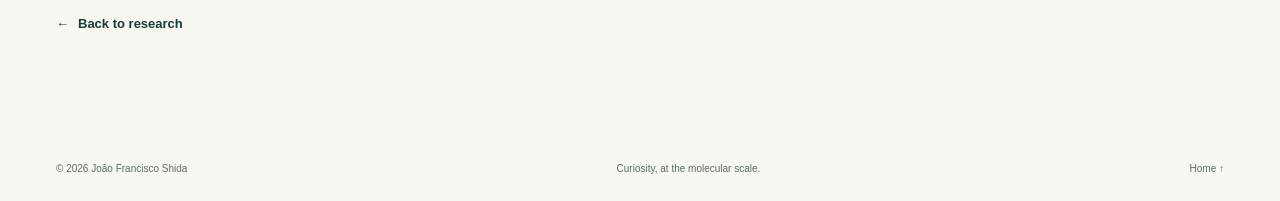
==== commit 3e2793a3: "Add project news coverage and spontaneous blinking contributions" ====
--- a/projects/index.html
+++ b/projects/index.html
@@ -8,13 +8,13 @@
   <meta name="theme-color" content="#183b38">
   <link rel="canonical" href="https://jfshida.github.io/projects/">
   <link rel="icon" href="../assets/favicon.svg" type="image/svg+xml">
-  <link rel="stylesheet" href="../styles.css?v=4">
+  <link rel="stylesheet" href="../styles.css?v=5">
 </head>
 <body class="projects-page">
   <a class="skip-link" href="#main">Skip to content</a>
   <header class="site-header">
-    <a class="wordmark" href="../" aria-label="João Francisco Shida, home">J<span class="wordmark-dot">.</span> Francisco Shida</a>
-    <nav aria-label="Main navigation"><a href="../#about">About</a><a href="../#research">Research</a><a href="../#publications">Publications</a><a href="./" aria-current="page">Projects</a><a href="../#connect" class="nav-connect">Connect <span aria-hidden="true">↗</span></a></nav>
+    <a class="wordmark" href="../index.html" aria-label="João Francisco Shida, home">J<span class="wordmark-dot">.</span> Francisco Shida</a>
+    <nav aria-label="Main navigation"><a href="../index.html#about">About</a><a href="../index.html#research">Research</a><a href="../index.html#publications">Publications</a><a href="index.html" aria-current="page">Projects</a><a href="../index.html#connect" class="nav-connect">Connect <span aria-hidden="true">↗</span></a></nav>
   </header>
   <main id="main" class="projects-main">
     <p class="eyebrow"><span class="small-line"></span> Selected projects</p>
@@ -22,17 +22,21 @@
     <p class="project-intro">Selected work from the Peng Lab, with a summary of my role, the methods, and the main findings.</p>
     <div class="project-directory">
       <article class="project-entry">
-        <div class="project-entry-meta"><span class="eyebrow">01 / Cell · 2026</span><span class="role-badge">Co-first author</span></div>
-        <div><h2><a href="erbb-dynamics/">ErbB receptor <em>dynamics</em></a></h2><p>I built the microscope and carried out the data analysis for our study of ErbB receptor interactions in living cells.</p><ul class="skill-list" aria-label="Project focus"><li>Microscope construction</li><li>Data analysis</li><li>Single-particle tracking</li></ul><a class="text-link" href="erbb-dynamics/">Project details <span aria-hidden="true">↗</span></a></div>
+        <div class="project-entry-meta"><span class="eyebrow">01 / Nature Nanotechnology · 2026</span><span class="role-badge">Contributing author</span></div>
+        <div><h2><a href="spontaneous-blinking/index.html">Spontaneous blinking<br><em>in nanoparticle probes</em></a></h2><p>I helped with microscope design, operation, and optimization, and provided input on data analysis for the U-STORM study.</p><ul class="skill-list" aria-label="Project focus"><li>Microscope design</li><li>Instrument operation</li><li>Super-resolution imaging</li></ul><a class="text-link" href="spontaneous-blinking/index.html">Project details and news <span aria-hidden="true">↗</span></a></div>
       </article>
       <article class="project-entry">
-        <div class="project-entry-meta"><span class="eyebrow">02 / Nano Letters · 2024</span><span class="role-badge">Co-first author</span></div>
-        <div><h2><a href="ucnp-optical-measurements/">Optical characterization of<br><em>upconverting nanoparticles</em></a></h2><p>I carried out the optical measurements for our study of 10 nm nanoparticle probes for multicolor tracking.</p><ul class="skill-list" aria-label="Project focus"><li>Optical characterization</li><li>Photostability</li><li>Multicolor imaging</li></ul><a class="text-link" href="ucnp-optical-measurements/">Project details <span aria-hidden="true">↗</span></a></div>
+        <div class="project-entry-meta"><span class="eyebrow">02 / Cell · 2026</span><span class="role-badge">Co-first author</span></div>
+        <div><h2><a href="erbb-dynamics/index.html">ErbB receptor <em>dynamics</em></a></h2><p>I built the microscope and carried out the data analysis for our study of ErbB receptor interactions in living cells.</p><ul class="skill-list" aria-label="Project focus"><li>Microscope construction</li><li>Data analysis</li><li>Single-particle tracking</li></ul><a class="text-link" href="erbb-dynamics/index.html">Project details <span aria-hidden="true">↗</span></a></div>
+      </article>
+      <article class="project-entry">
+        <div class="project-entry-meta"><span class="eyebrow">03 / Nano Letters · 2024</span><span class="role-badge">Co-first author</span></div>
+        <div><h2><a href="ucnp-optical-measurements/index.html">Optical characterization of<br><em>upconverting nanoparticles</em></a></h2><p>I carried out the optical measurements for our study of 10 nm nanoparticle probes for multicolor tracking.</p><ul class="skill-list" aria-label="Project focus"><li>Optical characterization</li><li>Photostability</li><li>Multicolor imaging</li></ul><a class="text-link" href="ucnp-optical-measurements/index.html">Project details <span aria-hidden="true">↗</span></a></div>
       </article>
     </div>
     <p class="project-more">More to come!</p>
-    <a class="text-link" href="../#research"><span aria-hidden="true">←</span> Back to research</a>
+    <a class="text-link" href="../index.html#research"><span aria-hidden="true">←</span> Back to research</a>
   </main>
-  <footer><span>© 2026 João Francisco Shida</span><span>Curiosity, at the molecular scale.</span><a href="../">Home ↑</a></footer>
+  <footer><span>© 2026 João Francisco Shida</span><span>Curiosity, at the molecular scale.</span><a href="../index.html">Home ↑</a></footer>
 </body>
 </html>
--- a/styles.css
+++ b/styles.css
@@ -1,6 +1,7 @@
 :root{--paper:#f8f8f2;--ink:#183b38;--muted:#5b6b63;--line:#d9dfd5;--accent:#b75e3e;--sage:#eef1e7;--serif:Georgia,'Times New Roman',serif;--sans:Inter,'Segoe UI',Arial,sans-serif}
 
 /* Research projects and paper-specific contributions. */
+.news-list{list-style:none;padding:0;margin:30px 0 0}.news-list li{border-top:1px solid var(--line)}.news-list li:last-child{border-bottom:1px solid var(--line)}.news-list a{display:grid;grid-template-columns:140px minmax(0,1fr) 18px;gap:20px;align-items:baseline;padding:20px 0;text-decoration:none}.news-source{font-size:11px;color:var(--muted);line-height:1.7}.news-title{font-size:15px;line-height:1.7;overflow-wrap:anywhere}.news-list a:hover .news-title{text-decoration:underline}.news-list a>span:last-child{font-size:14px;color:var(--accent);text-align:right}@media(max-width:700px){.news-list a{grid-template-columns:minmax(0,1fr) 18px;gap:7px 15px;padding:18px 0}.news-source{grid-column:1/-1}.news-title{font-size:14px}}
 .project-intro{max-width:660px;font-size:17px;line-height:1.8;color:var(--muted);margin-bottom:40px}
 .project-directory{margin:55px 0 35px;border-bottom:1px solid var(--line)}
 .project-entry{display:grid;grid-template-columns:minmax(160px,1fr) minmax(0,3fr);gap:45px;padding:46px 0;border-top:1px solid var(--line)}
